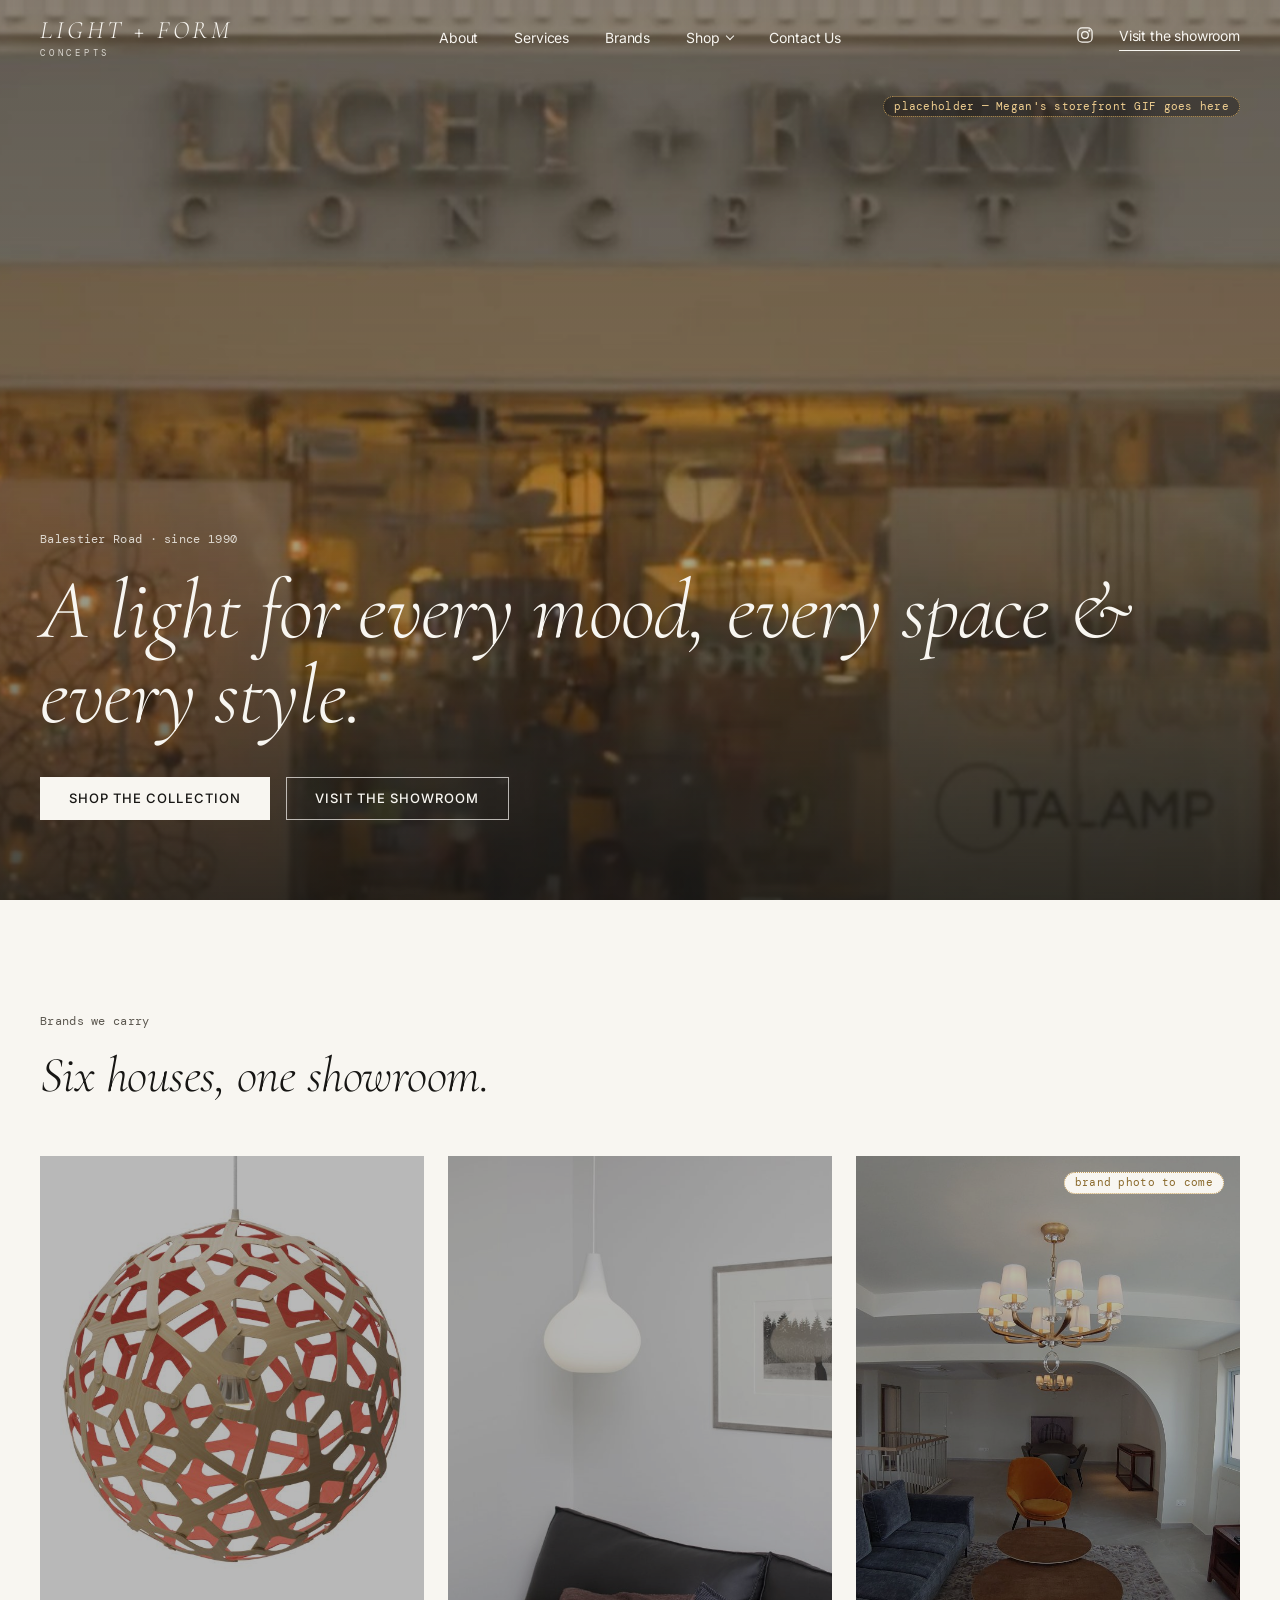
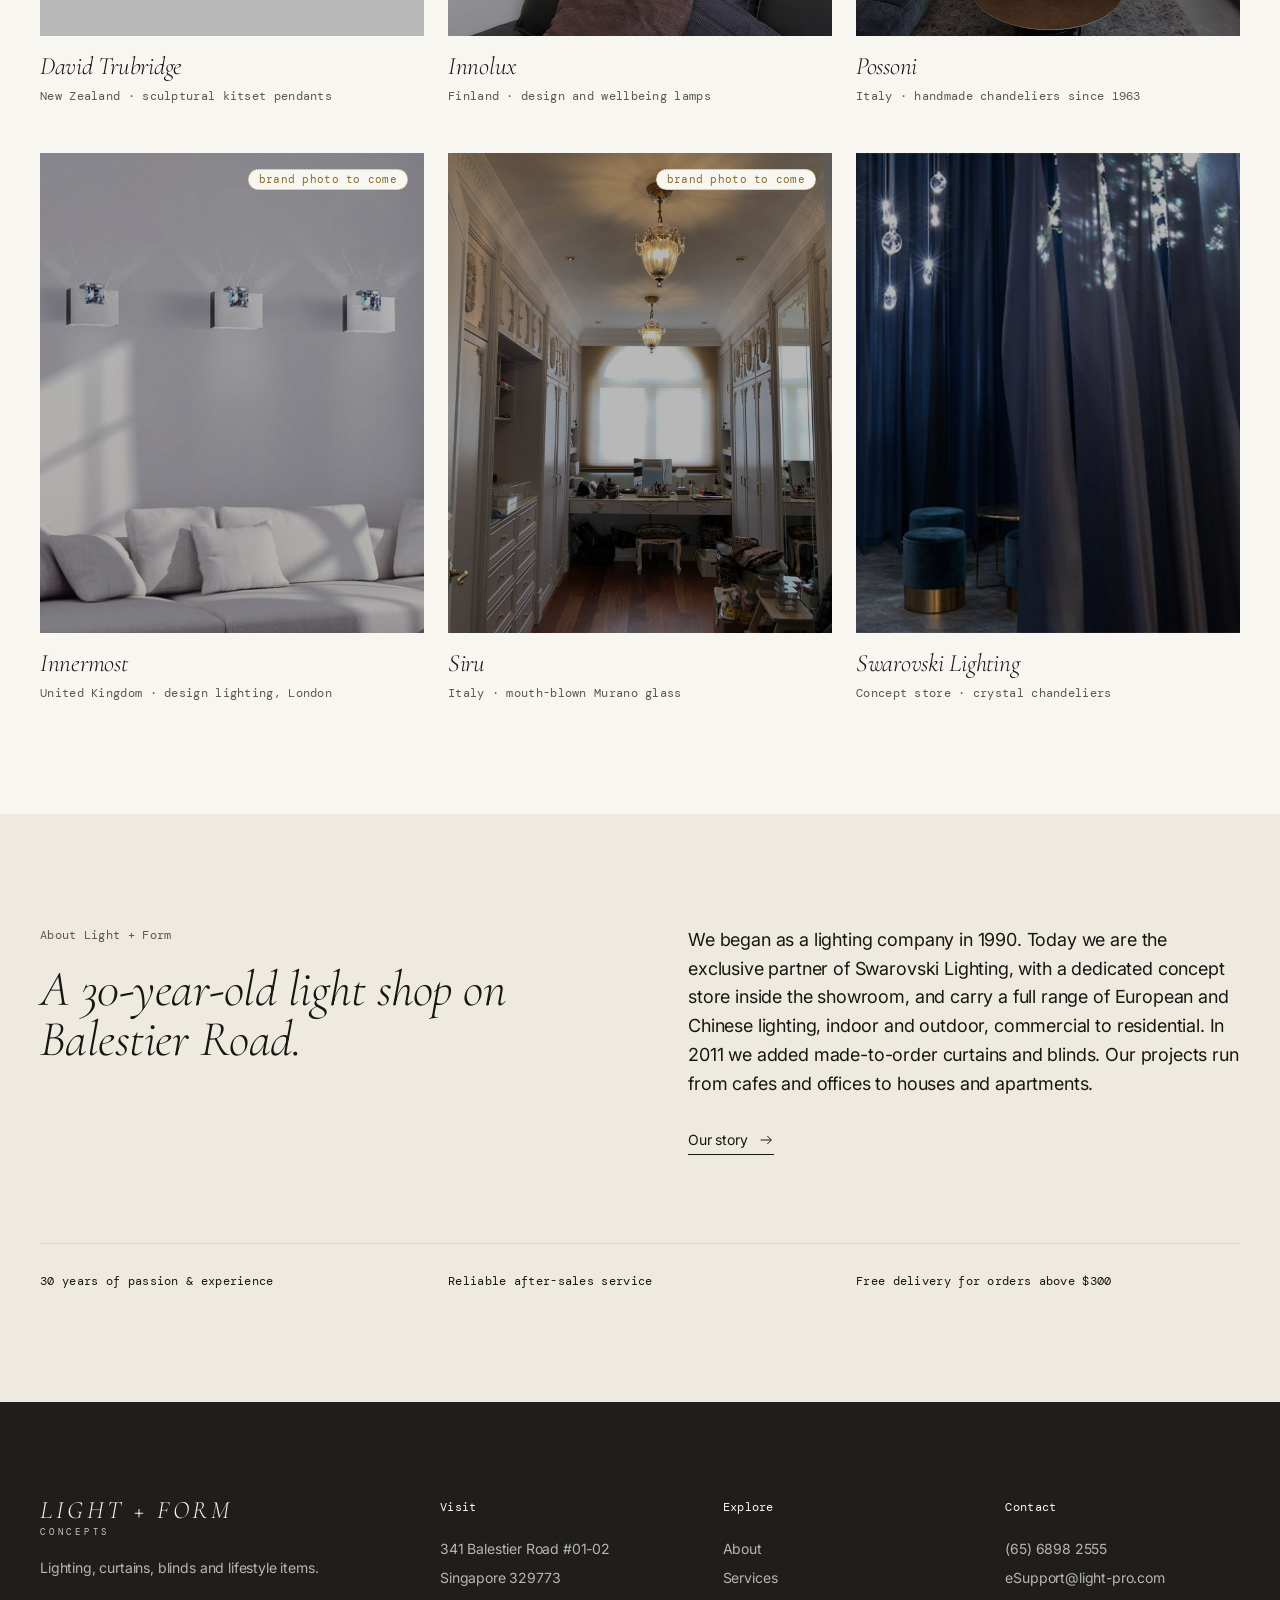
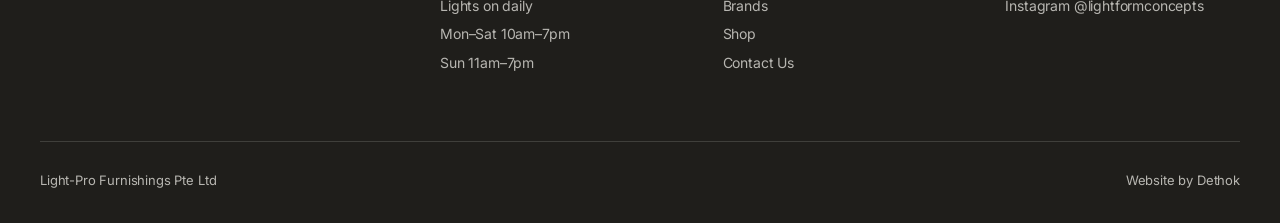
==== v2/index.html @ 96eca963 "Light + Form Concepts website MVP: V1 (reference-derived type) + V2 (Bedrock p.1 type)" ====
<!doctype html>
<html lang="en">
<head>
<meta charset="utf-8">
<meta name="viewport" content="width=device-width,initial-scale=1">
<title>Light + Form Concepts &mdash; Lighting, curtains &amp; blinds on Balestier Road</title>
<meta name="description" content="Light + Form Concepts: lighting, curtains, blinds and lifestyle items at 341 Balestier Road, Singapore. Lights on daily.">
<link rel="icon" href="data:,">
<link rel="stylesheet" href="../css/tokens.css">
<link rel="stylesheet" href="../css/fonts-v2.css">
<link rel="stylesheet" href="../css/base.css">
<link rel="stylesheet" href="../css/components.css">
<script src="../js/site.js"></script>
</head>
<body class="has-hero">
<a class="skip" href="#main">Skip to content</a>
<header class="site-header">
  <div class="container header-in">
    <a class="logo" href="index.html" aria-label="Light + Form Concepts, home"><span class="logo-main">LIGHT + FORM</span><span class="logo-sub">CONCEPTS</span></a>
    <nav class="nav" aria-label="Primary">
      <a href="about.html">About</a>
      <a href="services.html">Services</a>
      <a href="brands.html">Brands</a>
      <div class="has-mega">
        <button class="mega-trigger" type="button" aria-expanded="false" aria-controls="mega">Shop <span class="chev" aria-hidden="true"></span></button>
        <div class="mega" id="mega">
          <div class="mega-in">
            <div class="mega-col"><a class="mega-head mono" href="shop.html#by-brand">Shop by brands</a><ul><li><a href="brands.html#david-trubridge">David Trubridge</a></li><li><a href="brands.html#innolux">Innolux</a></li><li><a href="brands.html#possoni">Possoni</a></li><li><a href="brands.html#innermost">Innermost</a></li><li><a href="brands.html#siru">Siru</a></li><li><a href="brands.html#swarovski-lighting">Swarovski Lighting</a></li></ul></div>
            <div class="mega-col"><a class="mega-head mono" href="shop.html#by-collection">Shop by collections</a><ul><li><a href="shop.html#by-collection">Ceiling Light</a></li><li><a href="shop.html#by-collection">Down Light</a></li><li><a href="shop.html#by-collection">Hanging Light</a></li><li><a href="shop.html#by-collection">Magnetic Track Light</a></li><li><a href="shop.html#by-collection">Outdoor Light</a></li><li><a href="shop.html#by-collection">Standing Light</a></li><li><a href="shop.html#by-collection">Table Light</a></li><li><a href="shop.html#by-collection">Furniture</a></li><li><a href="shop.html#by-collection">Home Accessory</a></li><li><a href="shop.html#by-collection">Haiku Fan</a></li></ul></div>
            <div class="mega-col"><a class="mega-head mono" href="shop.html#by-product">Shop by products</a><ul><li><a href="product.html">Coral 400</a></li><li><a href="shop.html#by-product">Coral 600</a></li><li><a href="shop.html#by-product">Ebb</a></li><li><a href="shop.html#by-product">Bulbo</a></li><li><a href="shop.html#by-product">Alma</a></li><li><a href="shop.html#by-product">All 15 products</a></li></ul></div>
            <a class="mega-tile" href="shop.html#by-product"><div class="lamp" style="--lx:50%;--ly:30%"><img src="../assets/img/innolux-bulbo.jpg" alt="Innolux Bulbo pendant lamp" width="700" height="800" loading="lazy"></div><span class="mono">Bulbo &middot; Innolux</span></a>
          </div>
        </div>
      </div>
      <a href="contact.html">Contact Us</a>
    </nav>
    <div class="header-r">
      <a class="ig-link" href="https://www.instagram.com/lightformconcepts/" aria-label="Light + Form Concepts on Instagram" rel="noopener"><span class="ico ico-ig" aria-hidden="true"></span></a>
      <a class="visit" href="contact.html">Visit the showroom</a>
      <button class="menu-btn" type="button" aria-label="Open menu" aria-expanded="false" aria-controls="drawer"><span class="ico ico-menu" aria-hidden="true"></span></button>
    </div>
  </div>
</header>
<div class="dim" aria-hidden="true"></div>
<div class="drawer" id="drawer" role="dialog" aria-modal="true" aria-label="Menu">
  <div class="drawer-top"><a class="logo" href="index.html" aria-label="Light + Form Concepts, home"><span class="logo-main">LIGHT + FORM</span><span class="logo-sub">CONCEPTS</span></a><button class="drawer-close" type="button" aria-label="Close menu"><span class="ico ico-close" aria-hidden="true"></span></button></div>
  <ul class="drawer-list">
    <li style="--i:0"><a href="about.html">About</a></li>
    <li style="--i:1"><a href="services.html">Services</a></li>
    <li style="--i:2"><a href="brands.html">Brands</a></li>
    <li><span class="drawer-label" style="--i:3">Shop</span>
      <ul class="sub"><li style="--i:4"><a href="shop.html#by-brand">Shop by brands</a></li><li style="--i:5"><a href="shop.html#by-collection">Shop by collections</a></li><li style="--i:6"><a href="shop.html#by-product">Shop by products</a></li></ul></li>
    <li style="--i:7"><a href="contact.html">Contact Us</a></li>
  </ul>
  <div class="drawer-meta mono" style="--i:8"><a href="contact.html">Visit the showroom</a><a href="https://www.instagram.com/lightformconcepts/" rel="noopener">Instagram</a></div>
</div>
<main id="main">
  <section class="hero on-dark" aria-label="Showroom">
    <img class="hero-bg" src="../assets/img/hero-storefront.jpg" alt="The Light + Form Concepts storefront on Balestier Road" width="1600" height="774" fetchpriority="high">
    <div class="hero-ph"><div class="container"><span class="ph">placeholder &mdash; Megan's storefront GIF goes here</span></div></div>
    <div class="container hero-in">
      <span class="eyebrow">Balestier Road &middot; since 1990</span>
      <h1 class="display-hero">A light for every mood, every space &amp; every style.</h1>
      <div class="hero-cta"><a class="btn btn-primary" href="shop.html">Shop the collection</a><a class="btn btn-ghost" href="contact.html">Visit the showroom</a></div>
    </div>
  </section>

  <section class="section" aria-labelledby="brands-h">
    <div class="container">
      <div class="sec-head reveal"><span class="eyebrow">Brands we carry</span><h2 id="brands-h">Six houses, one showroom.</h2></div>
      <div class="grid-tiles">
      <a class="tile reveal" style="--d:0.0s" href="brands.html#david-trubridge"><div class="lamp" style="--lx:50%;--ly:48%"><img src="../assets/img/trubridge-coral-red.jpg" alt="David Trubridge Coral pendant in red" loading="lazy"></div><div class="tile-row stack"><h3 class="tile-name">David Trubridge</h3><span class="mono">New Zealand &middot; sculptural kitset pendants</span></div></a>
      <a class="tile reveal" style="--d:0.08s" href="brands.html#innolux"><div class="lamp" style="--lx:38%;--ly:37%"><img src="../assets/img/innolux-bulbo-interior.jpg" alt="Innolux Bulbo pendant in an interior" loading="lazy"></div><div class="tile-row stack"><h3 class="tile-name">Innolux</h3><span class="mono">Finland &middot; design and wellbeing lamps</span></div></a>
      <a class="tile reveal" style="--d:0.16s" href="brands.html#possoni"><div class="lamp" style="--lx:51%;--ly:26%"><img src="../assets/img/project-leonie-hill.jpg" alt="Chandelier in an apartment at Leonie Hill" loading="lazy"><span class="ph" style="position:absolute;top:16px;right:16px;z-index:2;background:var(--paper);color:#8A6A2C">brand photo to come</span></div><div class="tile-row stack"><h3 class="tile-name">Possoni</h3><span class="mono">Italy &middot; handmade chandeliers since 1963</span></div></a>
      <a class="tile reveal" style="--d:0.0s" href="brands.html#innermost"><div class="lamp" style="--lx:50%;--ly:30%"><img src="../assets/img/madison-wall-lights.jpg" alt="Madison wall lights" loading="lazy"><span class="ph" style="position:absolute;top:16px;right:16px;z-index:2;background:var(--paper);color:#8A6A2C">brand photo to come</span></div><div class="tile-row stack"><h3 class="tile-name">Innermost</h3><span class="mono">United Kingdom &middot; design lighting, London</span></div></a>
      <a class="tile reveal" style="--d:0.08s" href="brands.html#siru"><div class="lamp" style="--lx:52%;--ly:18%"><img src="../assets/img/project-guok-avenue.jpg" alt="Pendant lights in a residence at Guok Avenue" loading="lazy"><span class="ph" style="position:absolute;top:16px;right:16px;z-index:2;background:var(--paper);color:#8A6A2C">brand photo to come</span></div><div class="tile-row stack"><h3 class="tile-name">Siru</h3><span class="mono">Italy &middot; mouth-blown Murano glass</span></div></a>
      <a class="tile reveal" style="--d:0.16s" href="brands.html#swarovski-lighting"><div class="lamp" style="--lx:50%;--ly:30%"><img src="../assets/img/swarovski-crystal-rain.jpg" alt="Swarovski crystal rain chandelier" loading="lazy"></div><div class="tile-row stack"><h3 class="tile-name">Swarovski Lighting</h3><span class="mono">Concept store &middot; crystal chandeliers</span></div></a>
      </div>
    </div>
  </section>

  <section class="section band" aria-labelledby="about-h">
    <div class="container">
      <div class="writeup">
        <div class="reveal"><span class="eyebrow">About Light + Form</span><h2 id="about-h">A 30-year-old light shop on Balestier Road.</h2></div>
        <div class="reveal" style="--d:.1s">
          <p>We began as a lighting company in 1990. Today we are the exclusive partner of Swarovski Lighting, with a dedicated concept store inside the showroom, and carry a full range of European and Chinese lighting, indoor and outdoor, commercial to residential. In 2011 we added made-to-order curtains and blinds. Our projects run from cafes and offices to houses and apartments.</p>
          <a class="link-arrow" href="about.html">Our story <span class="ico ico-arrow" aria-hidden="true"></span></a>
        </div>
      </div>
      <ul class="usp mono reveal">
        <li>30 years of passion &amp; experience</li><li>Reliable after-sales service</li><li>Free delivery for orders above $300</li>
      </ul>
    </div>
  </section>
</main>
<footer class="site-footer">
  <div class="container">
    <div class="foot-grid">
      <div class="foot-brand"><a class="logo" href="index.html"><span class="logo-main">LIGHT + FORM</span><span class="logo-sub">CONCEPTS</span></a><p>Lighting, curtains, blinds and lifestyle items.</p></div>
      <div class="foot-col"><h4>Visit</h4><ul><li>341 Balestier Road #01-02</li><li>Singapore 329773</li><li>Lights on daily</li><li>Mon&ndash;Sat 10am&ndash;7pm</li><li>Sun 11am&ndash;7pm</li></ul></div>
      <div class="foot-col"><h4>Explore</h4><ul><li><a href="about.html">About</a></li><li><a href="services.html">Services</a></li><li><a href="brands.html">Brands</a></li><li><a href="shop.html">Shop</a></li><li><a href="contact.html">Contact Us</a></li></ul></div>
      <div class="foot-col"><h4>Contact</h4><ul><li><a href="tel:+6568982555">(65) 6898 2555</a></li><li><a href="mailto:eSupport@light-pro.com">eSupport@light-pro.com</a></li><li><a href="https://www.instagram.com/lightformconcepts/" rel="noopener">Instagram @lightformconcepts</a></li></ul></div>
    </div>
    <div class="foot-bottom"><span>Light-Pro Furnishings Pte Ltd</span><span class="small">Website by Dethok</span></div>
  </div>
</footer>
</body>
</html>
---- css/tokens.css ----
/* Design tokens shared by V1 and V2. Fonts live in fonts.css / fonts-v2.css. */
:root{
  --paper:#F8F6F1; --paper-2:#EFEAE0; --white:#FFFFFF; --ink:#171614; --ink-2:#5B574F;
  --hairline:#DDD6C8; --footer:#1F1E1B; --accent:#C9A15C;
  --glow:255,196,110; --dim:rgba(23,22,20,.4);

  --container:1360px; --gutter:40px; --section:112px; --gap:24px; --gap-y:48px; --header-h:76px;
  --radius:0; --radius-pill:999px;

  --ease:cubic-bezier(.22,.61,.36,1); --ease-drawer:cubic-bezier(.41,.38,.14,1);
  --t-fast:.3s; --t-lamp:.55s;
}
@media (max-width:600px){:root{--gutter:24px;--section:72px}}
---- css/fonts-v2.css ----
/* V2 - Slingshot Bedrock p.1 typography, free stand-ins. */
@import url("https://fonts.googleapis.com/css2?family=Cormorant+Garamond:ital,wght@0,300;0,400;1,300;1,400&family=Inter:wght@400;500;600&family=DM+Mono:wght@400;500&display=swap");
/* Licensed files drop in here (put them in assets/fonts/), nothing else changes:
@font-face{font-family:"Megumi";src:url("../assets/fonts/Megumi-UltraLightItalic.woff2") format("woff2");font-weight:300;font-style:italic;font-display:swap}
@font-face{font-family:"Forma DJR Deck";src:url("../assets/fonts/FormaDJRDeck-Regular.woff2") format("woff2");font-weight:400;font-display:swap}
@font-face{font-family:"Ballinger Mono";src:url("../assets/fonts/BallingerMono-Regular.woff2") format("woff2");font-weight:400;font-display:swap}
*/
:root{
  --font-display:"Cormorant Garamond","Megumi",Georgia,serif;
  --display-weight:300; --display-style:italic; --display-tracking:-0.01em; --display-lh:1.0; --display-scale:1.14;
  --font-body:"Inter","Forma DJR Deck",system-ui,sans-serif; --body-tracking:-0.01em;
  --font-mono:"DM Mono","Ballinger Mono",ui-monospace,monospace; --mono-tracking:0.025em; --mono-transform:none; --mono-weight:400;
}
---- css/base.css ----
/* Reset, type scale, layout utilities. All type goes through the --font-* / --display-* variables. */
*,*::before,*::after{box-sizing:border-box}
html{-webkit-text-size-adjust:100%;scroll-behavior:smooth;scroll-padding-top:calc(var(--header-h) + 16px)}
body{margin:0;background:var(--paper);color:var(--ink);font-family:var(--font-body);font-size:16px;line-height:1.6;letter-spacing:var(--body-tracking);-webkit-font-smoothing:antialiased;overflow-x:hidden}
img{display:block;max-width:100%}
a{color:inherit;text-decoration:none}
ul{list-style:none;margin:0;padding:0}
h1,h2,h3,h4,p,figure,dl,dd{margin:0}
button,input,select,textarea{font:inherit;letter-spacing:inherit;color:inherit}
button{cursor:pointer}

:root{--hero-size:calc(74px*var(--display-scale));--h1-size:calc(64px*var(--display-scale));--h2-size:calc(44px*var(--display-scale));--h3-size:calc(22px*var(--display-scale))}
@media (max-width:600px){:root{--hero-size:calc(44px*var(--display-scale));--h1-size:calc(40px*var(--display-scale));--h2-size:calc(32px*var(--display-scale));--h3-size:calc(20px*var(--display-scale))}}

h1,h2,h3,.display{font-family:var(--font-display);font-weight:var(--display-weight);font-style:var(--display-style);letter-spacing:var(--display-tracking);line-height:var(--display-lh)}
h1{font-size:var(--h1-size)} h2{font-size:var(--h2-size)} h3{font-size:var(--h3-size);line-height:1.15}
.display-hero{font-size:var(--hero-size)}
.small{font-size:13px}
.mono,.eyebrow{font-family:var(--font-mono);font-size:12px;font-weight:var(--mono-weight);letter-spacing:var(--mono-tracking);text-transform:var(--mono-transform);line-height:1.5}
.eyebrow{display:block;color:var(--ink-2);margin-bottom:20px}

.container{width:100%;max-width:var(--container);margin-inline:auto;padding-inline:var(--gutter)}
.section{padding-block:var(--section)}
.band{background:var(--paper-2)}

/* Placeholder: visible but discreet; every .ph is something the client must supply. */
.ph{display:inline-block;font-family:var(--font-mono);font-size:11px;font-weight:var(--mono-weight);letter-spacing:var(--mono-tracking);text-transform:var(--mono-transform);line-height:1.4;padding:2px 10px;border:1px dotted var(--accent);border-radius:var(--radius-pill);color:#8A6A2C;background:rgba(201,161,92,.12);vertical-align:middle}
.on-dark .ph{color:#F0CF90;background:rgba(23,22,20,.45)}

:focus-visible{outline:2px solid currentColor;outline-offset:3px}
.skip{position:absolute;left:var(--gutter);top:-80px;z-index:100;background:var(--ink);color:var(--paper);padding:12px 20px}
.skip:focus{top:12px}

@media (prefers-reduced-motion:reduce){*,*::before,*::after{transition-duration:0s!important;animation:none!important;scroll-behavior:auto!important}}
---- css/components.css ----
/* ---------- icons (masked SVGs inherit currentColor) ---------- */
.ico{display:inline-block;width:20px;height:20px;flex:none;background:currentColor;-webkit-mask:var(--ico) center/contain no-repeat;mask:var(--ico) center/contain no-repeat}
.ico-menu{--ico:url(../assets/icons/menu.svg)} .ico-close{--ico:url(../assets/icons/close.svg)}
.ico-arrow{--ico:url(../assets/icons/arrow.svg)} .ico-ig{--ico:url(../assets/icons/instagram.svg)}

/* ---------- buttons ---------- */
.btn{display:inline-flex;align-items:center;justify-content:center;gap:10px;padding:14px 28px;font-family:var(--font-body);font-size:13px;font-weight:500;line-height:1;letter-spacing:.08em;text-transform:uppercase;border:1px solid var(--ink);border-radius:var(--radius);transition:background var(--t-fast),color var(--t-fast),border-color var(--t-fast)}
.btn-primary{background:var(--ink);color:var(--paper)}
.btn-primary:hover{background:var(--accent);border-color:var(--accent);color:var(--ink)}
.btn-ghost{background:transparent;color:var(--ink)}
.btn-ghost:hover{background:var(--ink);color:var(--paper)}
.btn-sm{padding:10px 18px;font-size:12px}
.link-arrow{display:inline-flex;align-items:center;gap:10px;border-bottom:1px solid currentColor;padding-bottom:3px;font-size:14px}
.link-arrow .ico{width:16px;height:16px;transition:transform var(--t-fast) var(--ease)}
.link-arrow:hover .ico{transform:translateX(4px)}

/* ---------- header / nav ---------- */
.site-header{position:fixed;inset:0 0 auto 0;height:var(--header-h);z-index:50;color:var(--paper);border-bottom:1px solid transparent;transition:background var(--t-fast),color var(--t-fast),border-color var(--t-fast)}
.site-header.is-solid{background:var(--paper);color:var(--ink);border-bottom-color:var(--hairline)}
.header-in{height:100%;display:grid;grid-template-columns:1fr auto 1fr;align-items:center;gap:24px}
.logo{display:inline-flex;flex-direction:column;gap:5px;line-height:1;justify-self:start}
.logo-main{font-family:var(--font-display);font-weight:var(--display-weight);font-style:var(--display-style);font-size:calc(22px*var(--display-scale));letter-spacing:.14em;white-space:nowrap}
.logo-sub{font-family:var(--font-mono);font-size:9px;letter-spacing:.42em;opacity:.8}
.nav{display:flex;gap:36px}
.nav>a,.mega-trigger{position:relative;height:var(--header-h);display:inline-flex;align-items:center;gap:8px;background:none;border:0;padding:0;font-size:14px}
.nav>a::after,.mega-trigger::after{content:"";position:absolute;left:0;right:0;bottom:24px;height:1px;background:currentColor;transform:scaleX(0);transform-origin:left;transition:transform var(--t-fast) var(--ease)}
.nav>a:hover::after,.nav>a[aria-current]::after,.mega-trigger:hover::after,.mega-open .mega-trigger::after{transform:scaleX(1)}
.mega-trigger .chev{width:6px;height:6px;border-right:1px solid currentColor;border-bottom:1px solid currentColor;transform:translateY(-2px) rotate(45deg);transition:transform var(--t-fast)}
.mega-open .mega-trigger .chev{transform:translateY(1px) rotate(225deg)}
.header-r{justify-self:end;display:flex;align-items:center;gap:24px;font-size:14px}
.header-r .visit{border-bottom:1px solid currentColor;padding-bottom:2px}
.menu-btn{display:none;background:none;border:0;padding:8px;margin-right:-8px}
.menu-btn .ico{width:26px;height:26px}

/* mega menu */
.mega{position:absolute;left:0;right:0;top:100%;background:var(--white);color:var(--ink);border-bottom:1px solid var(--hairline);visibility:hidden;opacity:0;transform:translateY(-8px);transition:opacity var(--t-fast) var(--ease),transform var(--t-fast) var(--ease),visibility 0s var(--t-fast)}
.mega-open .mega{visibility:visible;opacity:1;transform:none;transition-delay:0s}
.mega-in{max-width:var(--container);margin-inline:auto;padding:48px var(--gutter) 56px;display:grid;grid-template-columns:1fr 1fr 1fr 1.05fr;gap:48px}
.mega-head{display:block;color:var(--ink-2);margin-bottom:18px;transition:color var(--t-fast)}
.mega-head:hover{color:var(--ink)}
.mega-col li a{display:block;padding:5px 0;font-size:15px;transition:transform var(--t-fast) var(--ease)}
.mega-col li a:hover{transform:translateX(4px)}
.mega-tile{display:block}
.mega-tile .lamp{aspect-ratio:4/5;max-height:300px;width:100%}
.mega-tile .mono{display:block;margin-top:12px;color:var(--ink-2)}
.dim{position:fixed;inset:0;z-index:40;background:var(--dim);opacity:0;visibility:hidden;transition:opacity var(--t-fast),visibility 0s var(--t-fast)}
.mega-open .dim{opacity:1;visibility:visible;transition-delay:0s}

/* mobile drawer */
.drawer{position:fixed;inset:0;z-index:60;background:var(--paper);color:var(--ink);overflow-y:auto;transform:translateX(-100%);visibility:hidden;transition:transform .7s var(--ease-drawer),visibility 0s .7s}
.drawer.is-open{transform:none;visibility:visible;transition-delay:0s}
.drawer-top{display:flex;align-items:center;justify-content:space-between;height:var(--header-h);padding-inline:var(--gutter);border-bottom:1px solid var(--hairline)}
.drawer-top button{background:none;border:0;padding:8px;margin-right:-8px}
.drawer-list{padding:32px var(--gutter) 48px}
.drawer-list>li{border-bottom:1px solid var(--hairline)}
.drawer-list a,.drawer-list .drawer-label{display:block;padding:16px 0;font-family:var(--font-display);font-weight:var(--display-weight);font-style:var(--display-style);font-size:calc(28px*var(--display-scale));letter-spacing:var(--display-tracking);line-height:var(--display-lh)}
.drawer-list .sub{padding:0 0 18px 4px}
.drawer-list .sub a{padding:7px 0;font-family:var(--font-body);font-style:normal;font-size:16px;letter-spacing:var(--body-tracking);color:var(--ink-2)}
.drawer-list .drawer-label{color:var(--ink-2);padding-bottom:6px}
.drawer-meta{padding:0 var(--gutter) 48px;display:flex;flex-direction:column;gap:10px}
.drawer [style*="--i"]{opacity:0;transform:translateY(14px);transition:opacity .6s var(--ease),transform .6s var(--ease);transition-delay:calc(var(--i)*45ms + 200ms)}
.drawer.is-open [style*="--i"]{opacity:1;transform:none}
body.no-scroll{overflow:hidden}

@media (max-width:899px){
  .nav,.header-r .visit,.header-r .ig-link{display:none}
  .header-in{grid-template-columns:1fr auto}
  .menu-btn{display:inline-flex}
  .mega,.dim{display:none}
}
@media (min-width:900px){.drawer{display:none}}

/* ---------- lamp light-up (brief section 4) ---------- */
.lamp{position:relative;isolation:isolate;overflow:hidden;transition:box-shadow var(--t-lamp) var(--ease)}
.lamp img{display:block;width:100%;height:100%;object-fit:cover;filter:brightness(.72) saturate(.85);transition:filter .55s cubic-bezier(.22,.61,.36,1),transform .9s var(--ease)}
.lamp::after{content:"";position:absolute;inset:-12%;pointer-events:none;opacity:0;
  background:radial-gradient(closest-side at var(--lx,50%) var(--ly,42%),rgba(255,201,120,.85),rgba(255,170,60,.28) 45%,transparent 72%);
  mix-blend-mode:screen;transition:opacity .55s cubic-bezier(.22,.61,.36,1)}
.lamp:focus-within img,.lamp.is-on img{filter:brightness(1.08) saturate(1.08)}
.lamp:focus-within::after,.lamp.is-on::after{opacity:1}
.lamp:focus-within,.lamp.is-on{box-shadow:0 24px 80px -20px rgba(255,170,60,.35)}
@media (hover:hover){
  .lamp:hover img,.tile:hover .lamp img{filter:brightness(1.08) saturate(1.08)}
  .lamp:hover::after,.tile:hover .lamp::after{opacity:1}
  .lamp:hover,.tile:hover .lamp{box-shadow:0 24px 80px -20px rgba(255,170,60,.35)}
  .tile:hover .lamp img{transform:scale(1.03)}
}

/* ---------- reveal (brief section 5) ---------- */
html.motion .reveal{opacity:0;transform:translateY(16px);transition:opacity .7s var(--ease),transform .7s var(--ease);transition-delay:var(--d,0s)}
html.motion .reveal.is-in{opacity:1;transform:none}
@media (prefers-reduced-motion:reduce){html.motion .reveal{opacity:1;transform:none}}

/* ---------- section header ---------- */
.sec-head{margin-bottom:56px;max-width:760px}
.sec-head h2{max-width:14em}

/* ---------- hero ---------- */
main{padding-top:var(--header-h)}
.has-hero main{padding-top:0}
.hero{position:relative;min-height:max(100svh,560px);display:flex;align-items:flex-end;color:var(--paper);background:var(--footer);overflow:hidden}
.hero-bg{position:absolute;inset:0;width:100%;height:100%;object-fit:cover;transform-origin:60% 55%}
.hero-bg.kb{animation:kb 18s var(--ease) forwards}
@keyframes kb{from{transform:scale(1)}to{transform:scale(1.06)}}
.hero::after{content:"";position:absolute;inset:0;background:linear-gradient(to top,rgba(23,22,20,.82) 0%,rgba(23,22,20,.3) 45%,rgba(23,22,20,.45) 100%)}
.hero-in{position:relative;z-index:1;padding-bottom:80px}
.hero h1{font-size:var(--hero-size);max-width:13em;margin-bottom:40px}
.hero .eyebrow{color:rgba(248,246,241,.82)}
.hero-cta{display:flex;flex-wrap:wrap;gap:16px}
.hero .btn-primary{background:var(--paper);border-color:var(--paper);color:var(--ink)}
.hero .btn-primary:hover{background:var(--accent);border-color:var(--accent)}
.hero .btn-ghost{border-color:rgba(248,246,241,.7);color:var(--paper)}
.hero .btn-ghost:hover{background:var(--paper);color:var(--ink)}
.hero-ph{position:absolute;z-index:1;left:0;right:0;top:calc(var(--header-h) + 20px)}
.hero-ph .container{display:flex;justify-content:flex-end}

/* ---------- tiles (brand + product) ---------- */
.grid-tiles{display:grid;grid-template-columns:repeat(3,1fr);gap:var(--gap-y) var(--gap)}
.grid-4{display:grid;grid-template-columns:repeat(4,1fr);gap:var(--gap-y) var(--gap)}
.tile{display:block}
.tile .lamp{aspect-ratio:4/5;background:var(--paper-2)}
.tile-row{display:flex;justify-content:space-between;align-items:baseline;gap:16px;margin-top:16px}
.tile-name{font-size:var(--h3-size)}
.tile-price{font-size:15px;color:var(--ink-2);white-space:nowrap}
.tile-row.stack{flex-direction:column;gap:6px}
.tile-row.stack .mono{color:var(--ink-2)}
@media (max-width:899px){.grid-tiles{grid-template-columns:repeat(2,1fr)}.grid-4{grid-template-columns:repeat(2,1fr)}}
@media (max-width:559px){.grid-tiles{grid-template-columns:1fr}}

/* ---------- write-up + USPs ---------- */
.writeup{display:grid;grid-template-columns:1fr 1fr;gap:96px;align-items:start}
.writeup h2{max-width:11em}
.writeup p{font-size:18px;max-width:34em;margin-bottom:28px}
.usp{display:grid;grid-template-columns:repeat(3,1fr);gap:var(--gap);margin-top:88px;padding-top:28px;border-top:1px solid var(--hairline)}
@media (max-width:899px){.writeup{grid-template-columns:1fr;gap:32px}.usp{grid-template-columns:1fr;gap:12px;margin-top:56px}}

/* ---------- footer ---------- */
.site-footer{background:var(--footer);color:rgba(248,246,241,.7);padding:96px 0 32px;font-size:14px}
.foot-grid{display:grid;grid-template-columns:1.5fr 1fr 1fr 1fr;gap:48px;padding-bottom:64px;border-bottom:1px solid rgba(248,246,241,.15)}
.foot-brand .logo{color:var(--paper);margin-bottom:20px}
.foot-brand p{max-width:26em}
.foot-col h4{margin:0 0 18px;font-family:var(--font-mono);font-size:12px;font-weight:var(--mono-weight);letter-spacing:var(--mono-tracking);text-transform:var(--mono-transform);color:var(--paper)}
.foot-col li{padding:3px 0}
.foot-col a:hover{color:var(--paper)}
.foot-bottom{display:flex;justify-content:space-between;gap:16px;flex-wrap:wrap;padding-top:28px;font-size:13px}
@media (max-width:899px){.foot-grid{grid-template-columns:1fr 1fr}.foot-brand{grid-column:1/-1}}
@media (max-width:559px){.foot-grid{grid-template-columns:1fr}}

/* ---------- product page ---------- */
.pdp{display:grid;grid-template-columns:minmax(0,1fr) minmax(0,1fr);gap:72px;align-items:start;padding-block:48px var(--section)}
.pdp-gallery,.pdp-buy{position:sticky;top:calc(var(--header-h) + 24px)}
.g-slide{display:none;aspect-ratio:1/1;background:var(--paper-2)}
.g-slide.is-active{display:block}
.g-bar{display:flex;align-items:center;justify-content:space-between;gap:16px;margin-top:12px}
.g-thumbs{display:flex;gap:10px}
.g-thumbs button{width:56px;height:56px;padding:0;border:1px solid transparent;background:none;opacity:.6;transition:opacity var(--t-fast),border-color var(--t-fast)}
.g-thumbs button[aria-current=true]{opacity:1;border-color:var(--ink)}
.g-thumbs img{width:100%;height:100%;object-fit:cover}
.pdp-buy .eyebrow{margin-bottom:14px}
.pdp-buy h1{margin-bottom:16px}
.tagline{font-family:var(--font-display);font-style:var(--display-style);font-weight:var(--display-weight);font-size:calc(22px*var(--display-scale));letter-spacing:var(--display-tracking);line-height:1.2;color:var(--ink-2);margin-bottom:20px}
.pdp-buy p.body{max-width:34em;margin-bottom:24px}
.price{font-size:15px;color:var(--ink-2);margin-bottom:24px}
.field{display:block;margin-bottom:20px}
.field .mono{display:block;color:var(--ink-2);margin-bottom:4px}
.field select{width:100%;border:0;border-bottom:1px solid var(--ink-2);border-radius:0;background:transparent;padding:10px 0}
.buy-actions{display:flex;flex-wrap:wrap;align-items:center;gap:12px;margin:28px 0 20px}
.note{padding:16px 0;border-top:1px solid var(--hairline);margin-bottom:24px}
.note .mono{color:var(--ink-2);display:block;margin-bottom:4px}
.specs summary{list-style:none;display:inline-flex;align-items:center;gap:10px;padding:10px 22px;border-radius:var(--radius-pill);background:var(--accent);color:var(--ink);font-family:var(--font-mono);font-size:12px;font-weight:var(--mono-weight);letter-spacing:var(--mono-tracking);text-transform:var(--mono-transform);cursor:pointer}
.specs summary::-webkit-details-marker{display:none}
.specs summary::after{content:"+"}
.specs[open] summary::after{content:"\2212"}
.spec{width:100%;border-collapse:collapse;margin-top:16px}
.spec th,.spec td{text-align:left;padding:12px 0;border-bottom:1px solid var(--hairline);font-size:14px;font-weight:400}
.spec th{width:40%;color:var(--ink-2)}
.related{padding-block:var(--section);border-top:1px solid var(--hairline)}
@media (max-width:899px){.pdp{grid-template-columns:1fr;gap:40px}.pdp-gallery,.pdp-buy{position:static}}
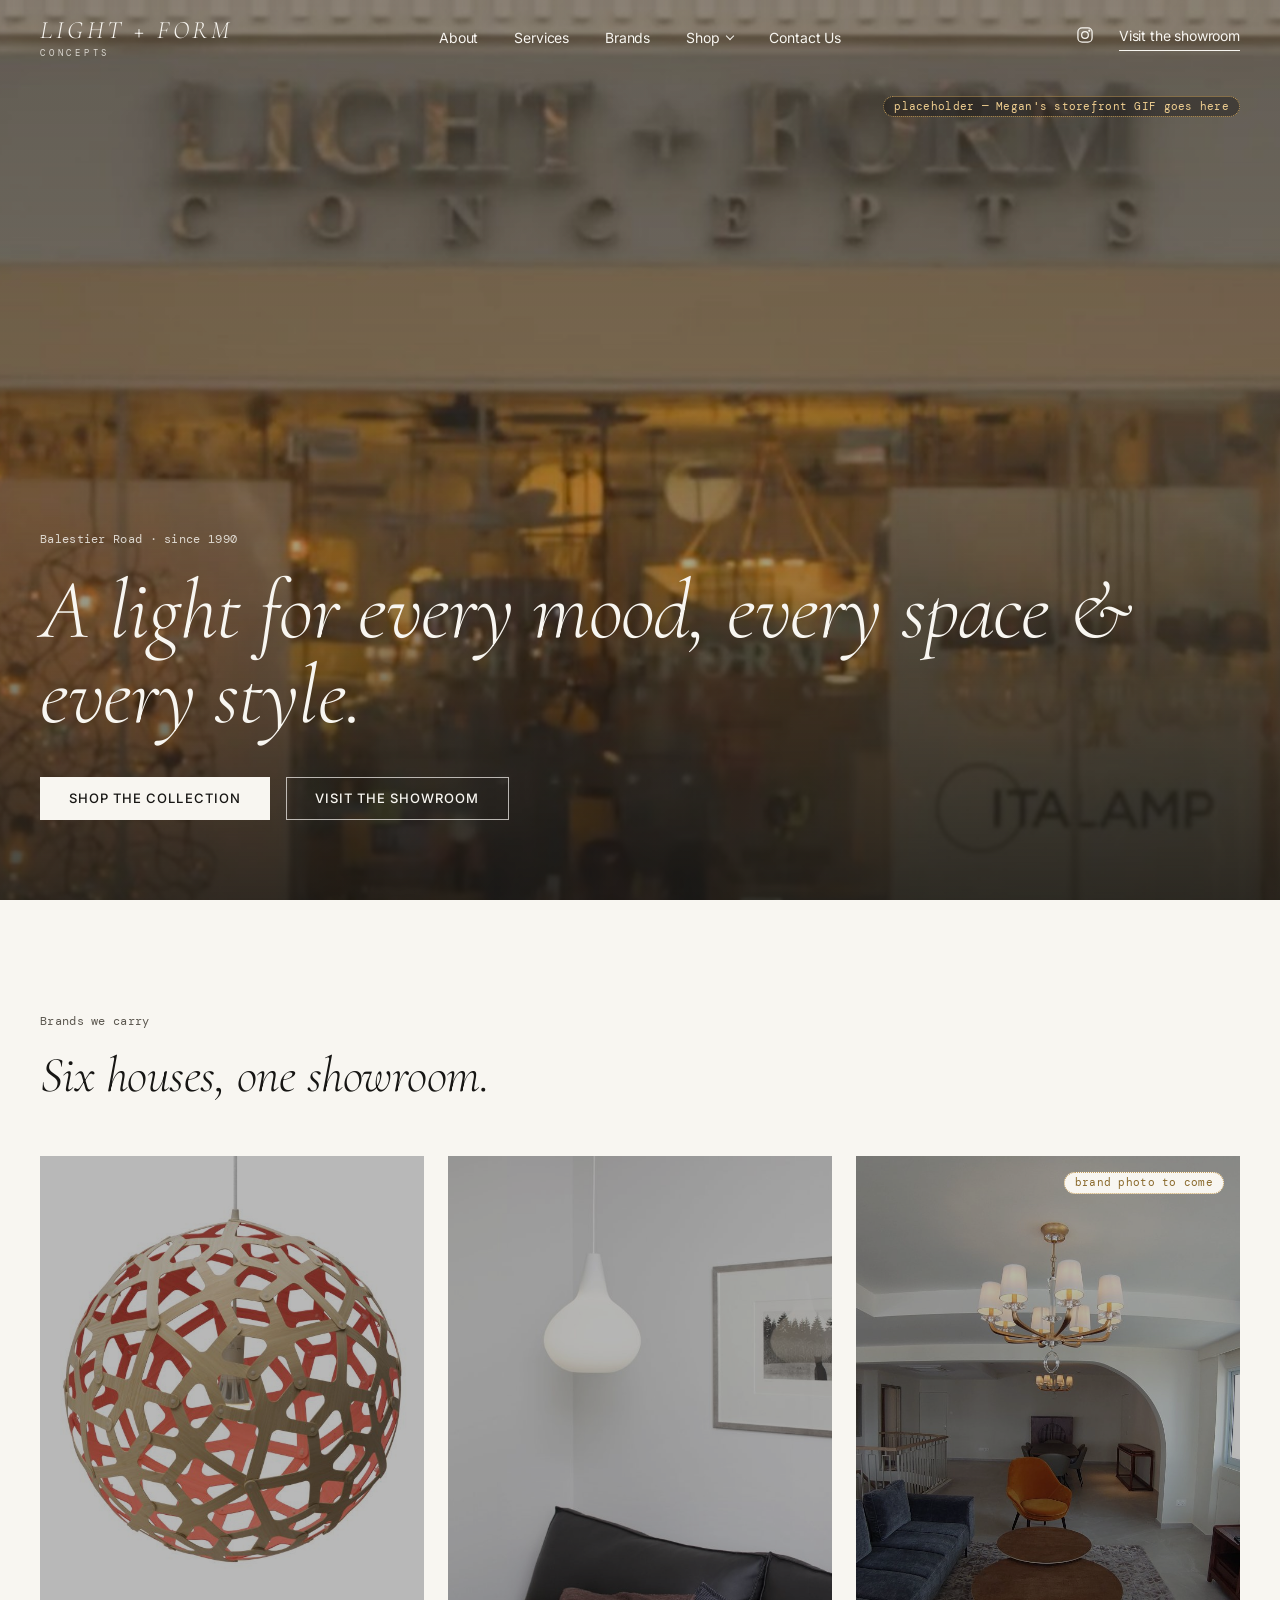
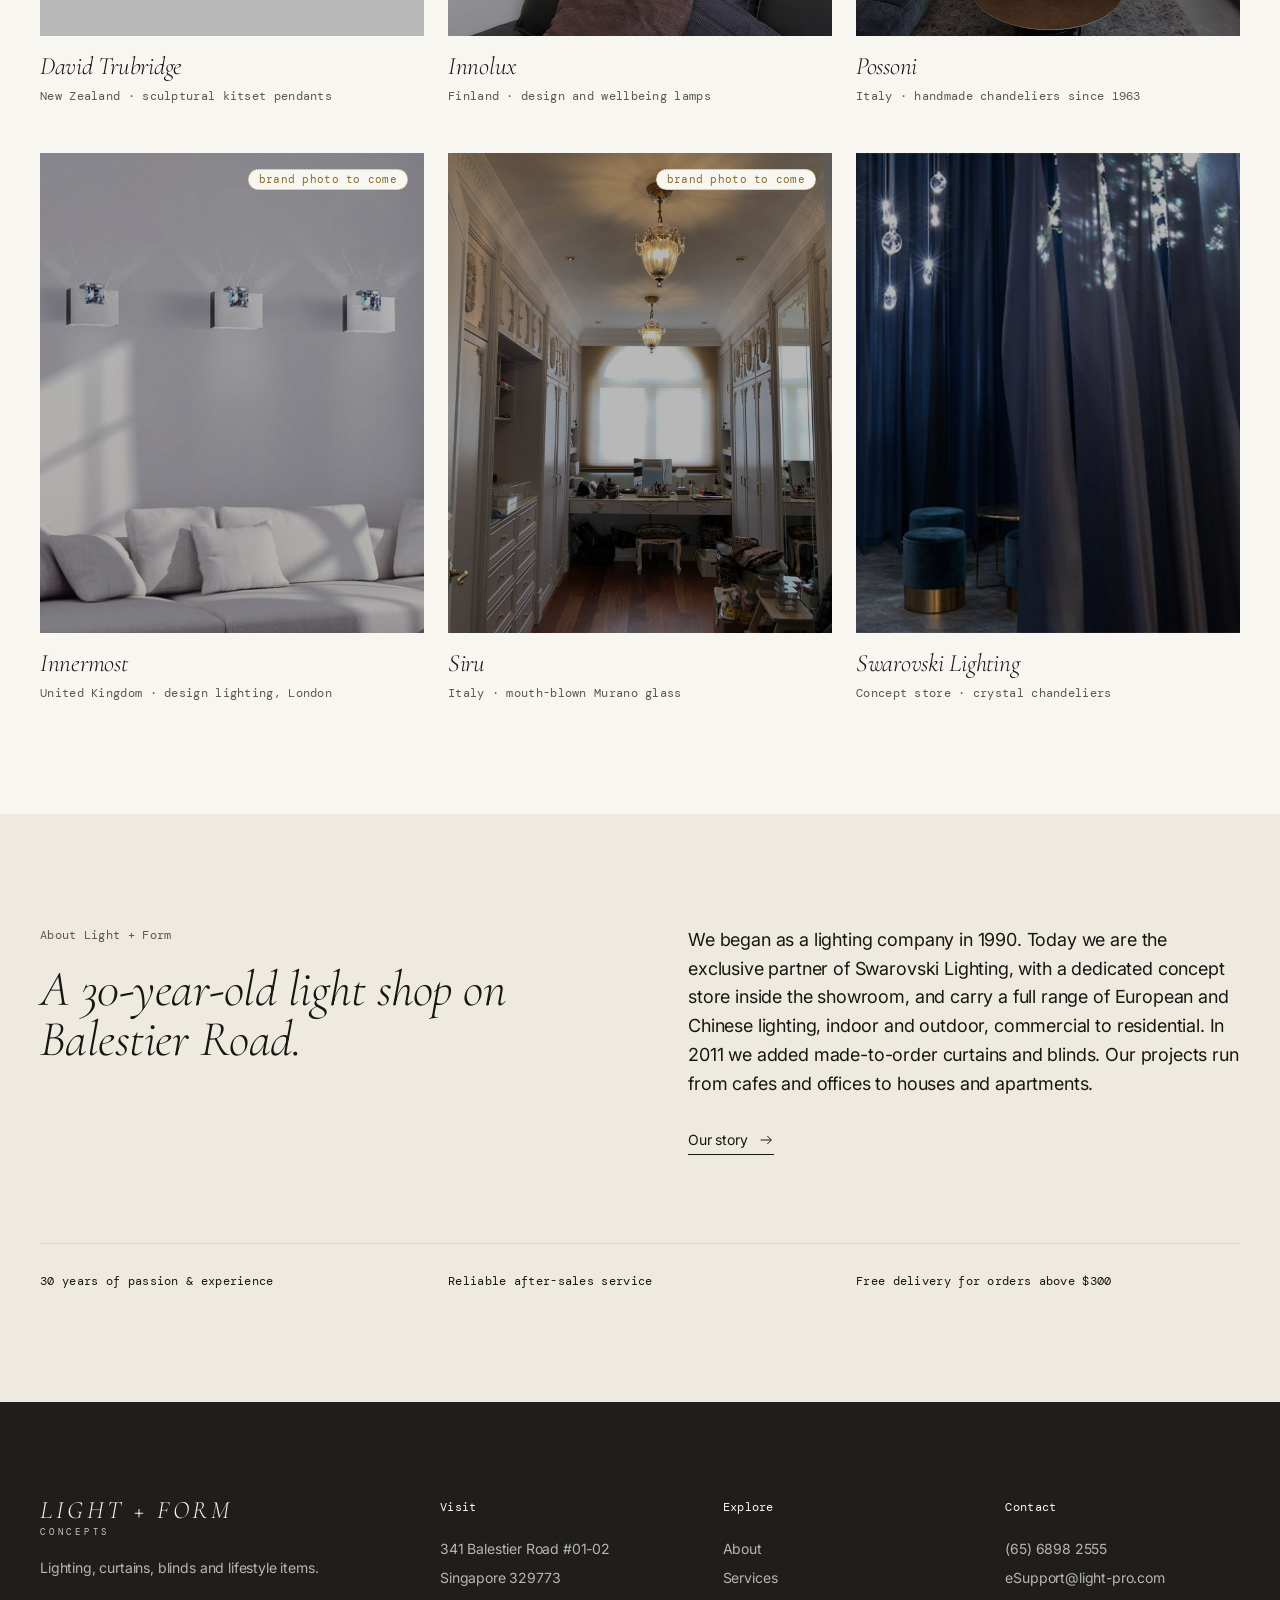
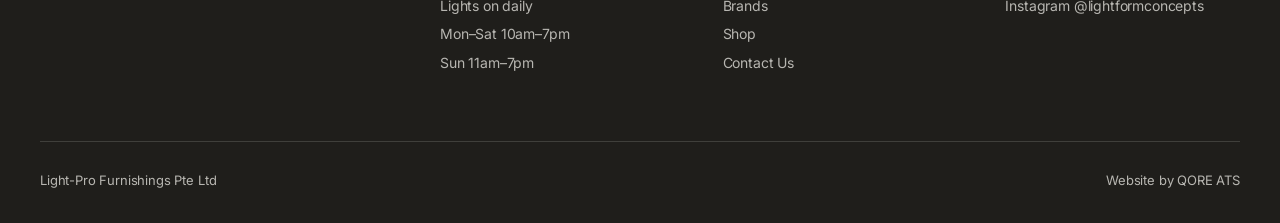
==== commit cdce9179: "Footer credit: Website by QORE ATS" ====
--- a/v2/index.html
+++ b/v2/index.html
@@ -102,7 +102,7 @@
       <div class="foot-col"><h4>Explore</h4><ul><li><a href="about.html">About</a></li><li><a href="services.html">Services</a></li><li><a href="brands.html">Brands</a></li><li><a href="shop.html">Shop</a></li><li><a href="contact.html">Contact Us</a></li></ul></div>
       <div class="foot-col"><h4>Contact</h4><ul><li><a href="tel:+6568982555">(65) 6898 2555</a></li><li><a href="mailto:eSupport@light-pro.com">eSupport@light-pro.com</a></li><li><a href="https://www.instagram.com/lightformconcepts/" rel="noopener">Instagram @lightformconcepts</a></li></ul></div>
     </div>
-    <div class="foot-bottom"><span>Light-Pro Furnishings Pte Ltd</span><span class="small">Website by Dethok</span></div>
+    <div class="foot-bottom"><span>Light-Pro Furnishings Pte Ltd</span><span class="small">Website by QORE ATS</span></div>
   </div>
 </footer>
 </body>
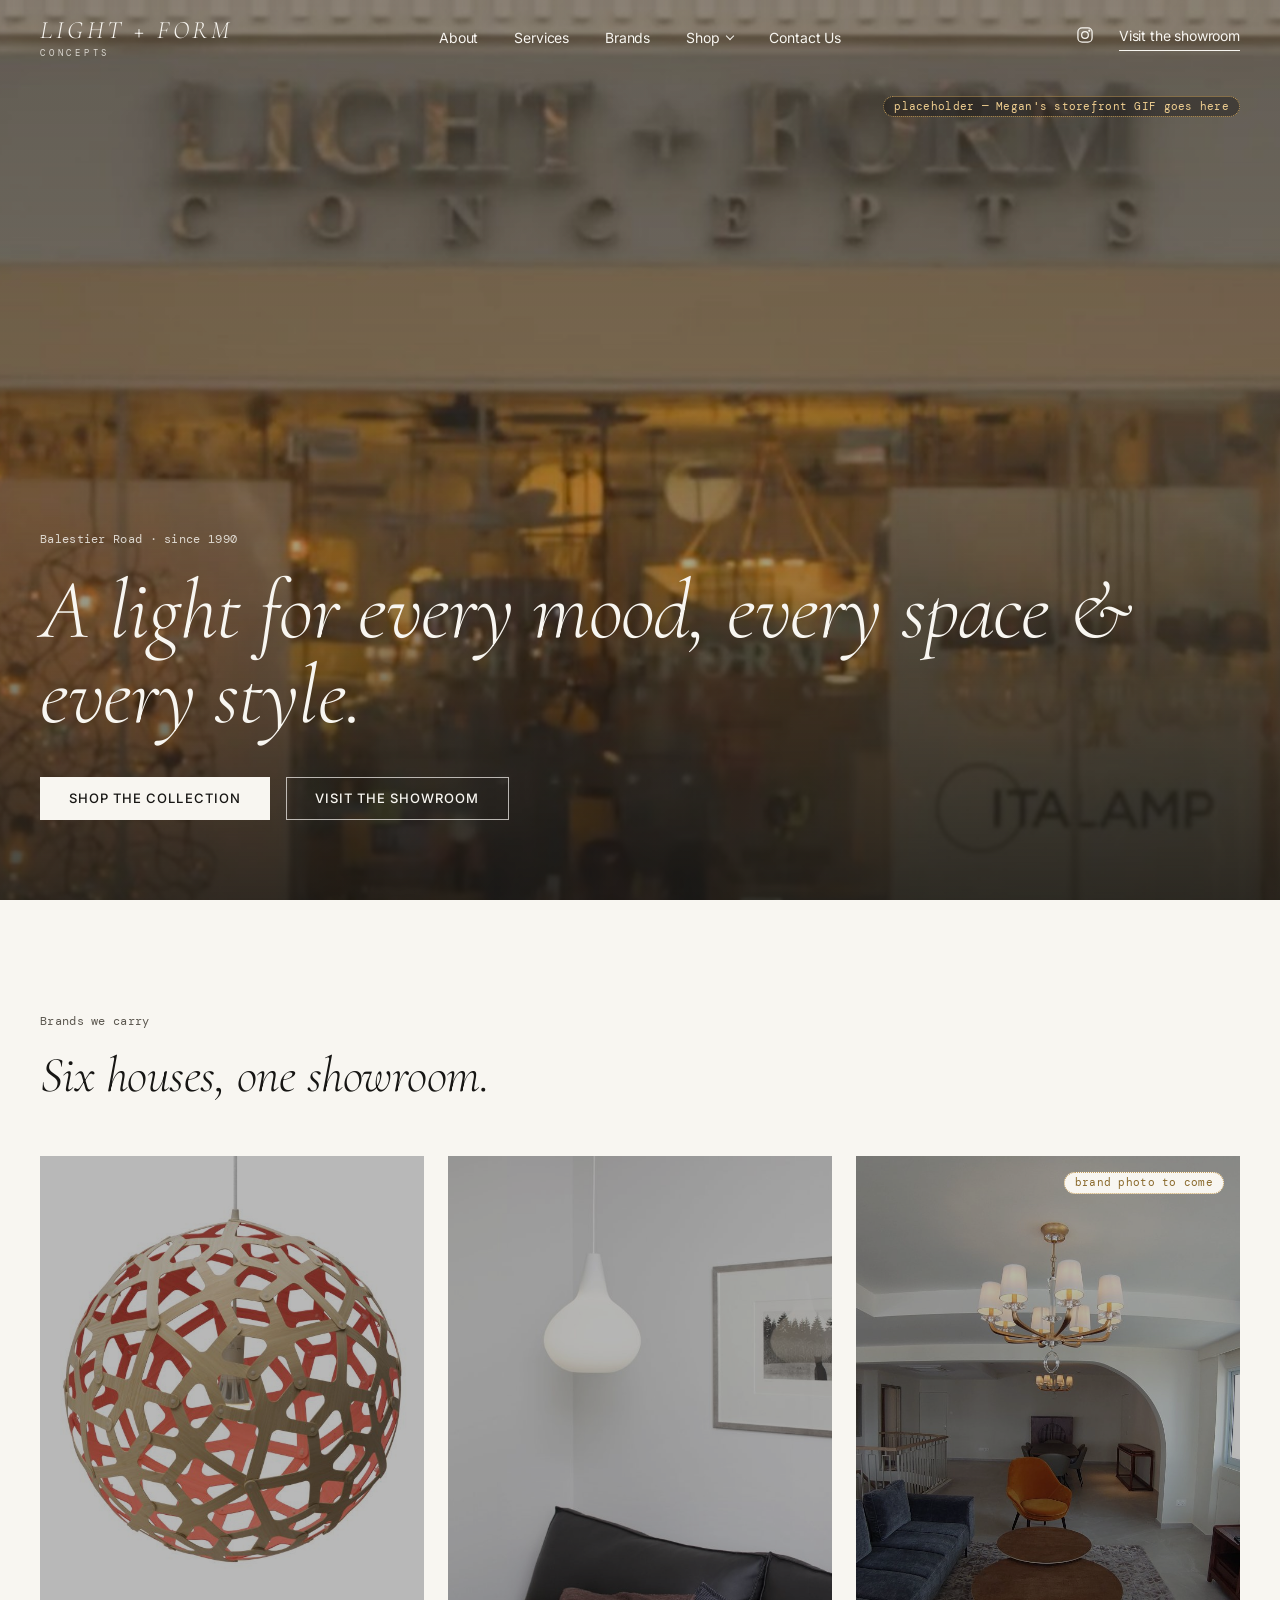
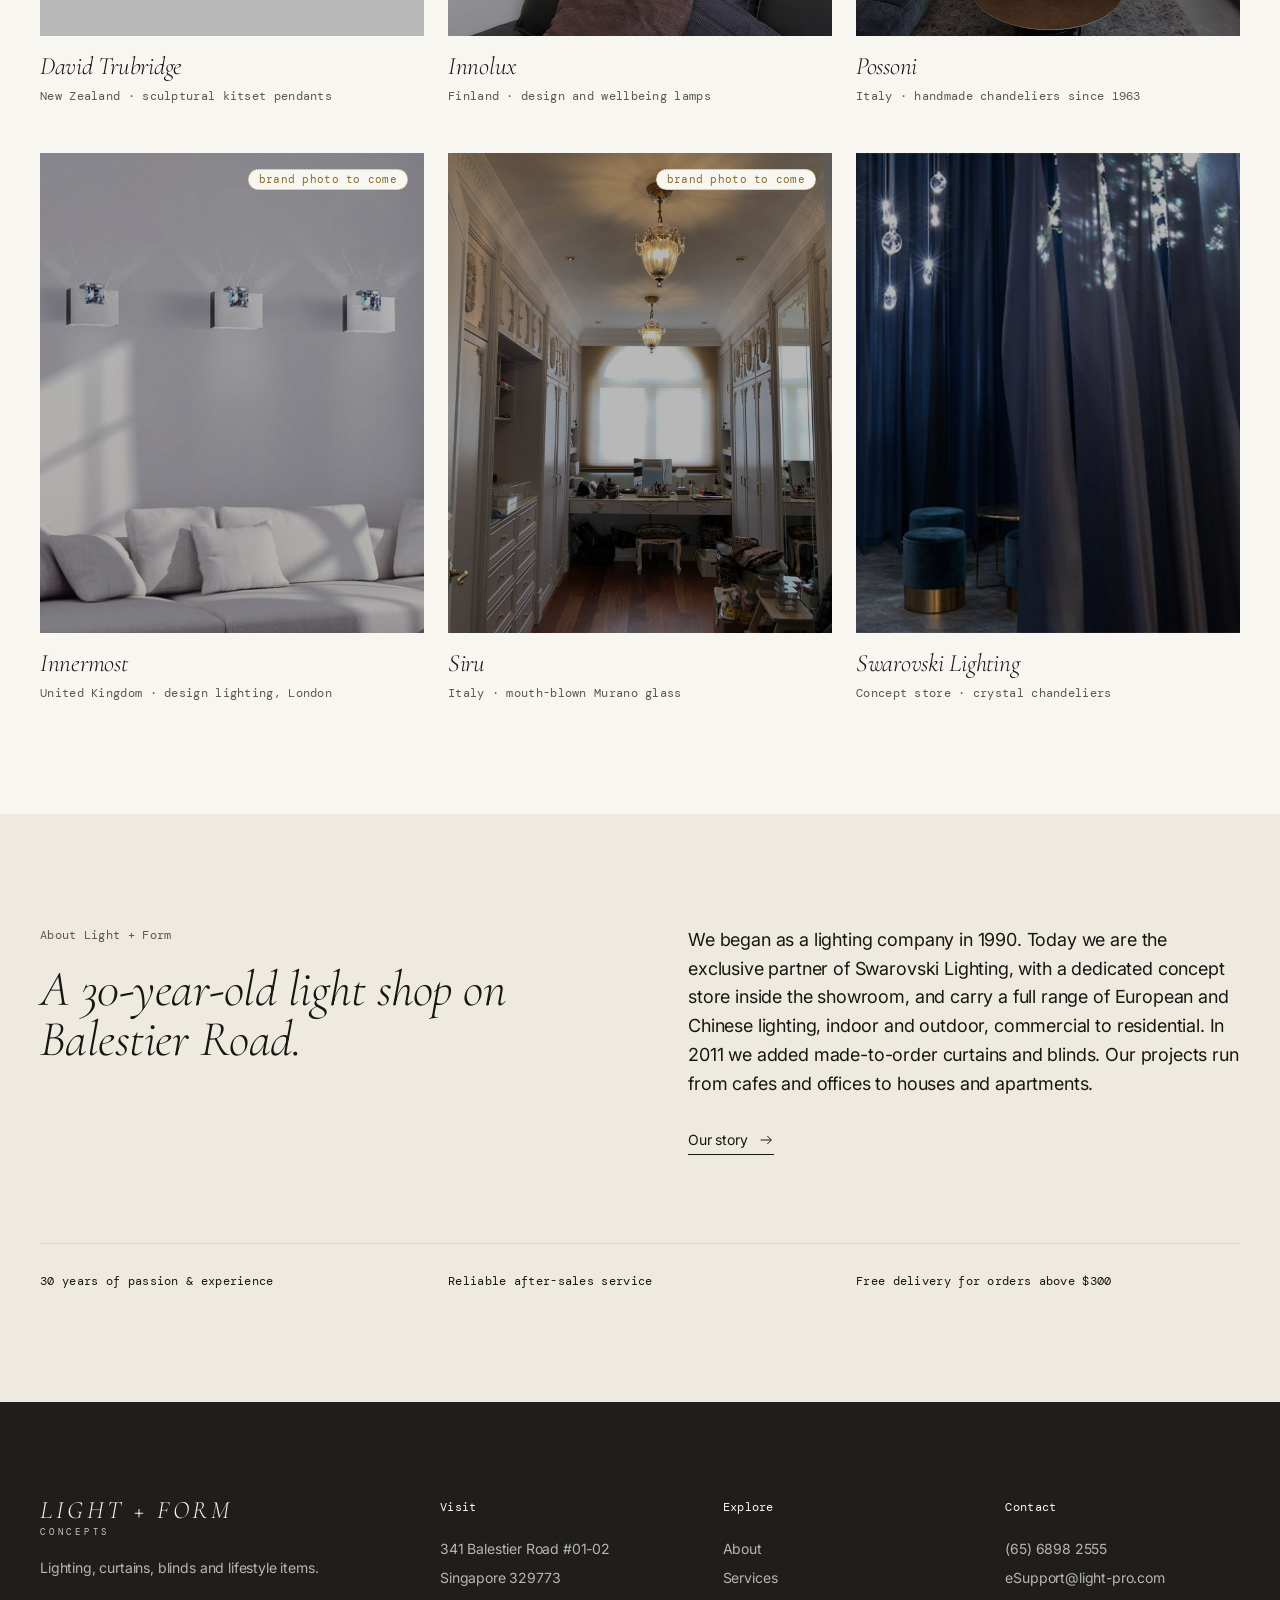
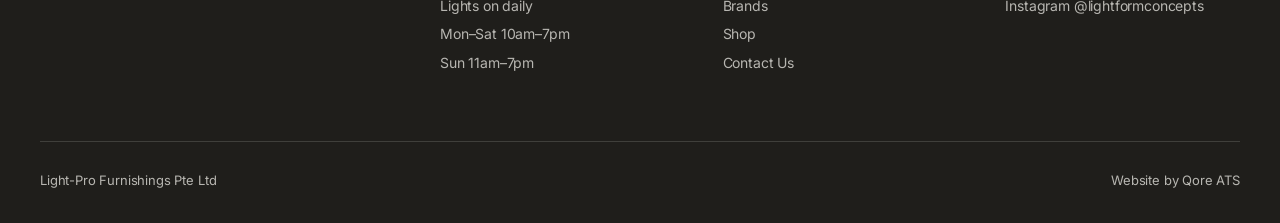
==== commit 876e3e3d: "Footer credit: Website by Qore ATS" ====
--- a/v2/index.html
+++ b/v2/index.html
@@ -102,7 +102,7 @@
       <div class="foot-col"><h4>Explore</h4><ul><li><a href="about.html">About</a></li><li><a href="services.html">Services</a></li><li><a href="brands.html">Brands</a></li><li><a href="shop.html">Shop</a></li><li><a href="contact.html">Contact Us</a></li></ul></div>
       <div class="foot-col"><h4>Contact</h4><ul><li><a href="tel:+6568982555">(65) 6898 2555</a></li><li><a href="mailto:eSupport@light-pro.com">eSupport@light-pro.com</a></li><li><a href="https://www.instagram.com/lightformconcepts/" rel="noopener">Instagram @lightformconcepts</a></li></ul></div>
     </div>
-    <div class="foot-bottom"><span>Light-Pro Furnishings Pte Ltd</span><span class="small">Website by QORE ATS</span></div>
+    <div class="foot-bottom"><span>Light-Pro Furnishings Pte Ltd</span><span class="small">Website by Qore ATS</span></div>
   </div>
 </footer>
 </body>
